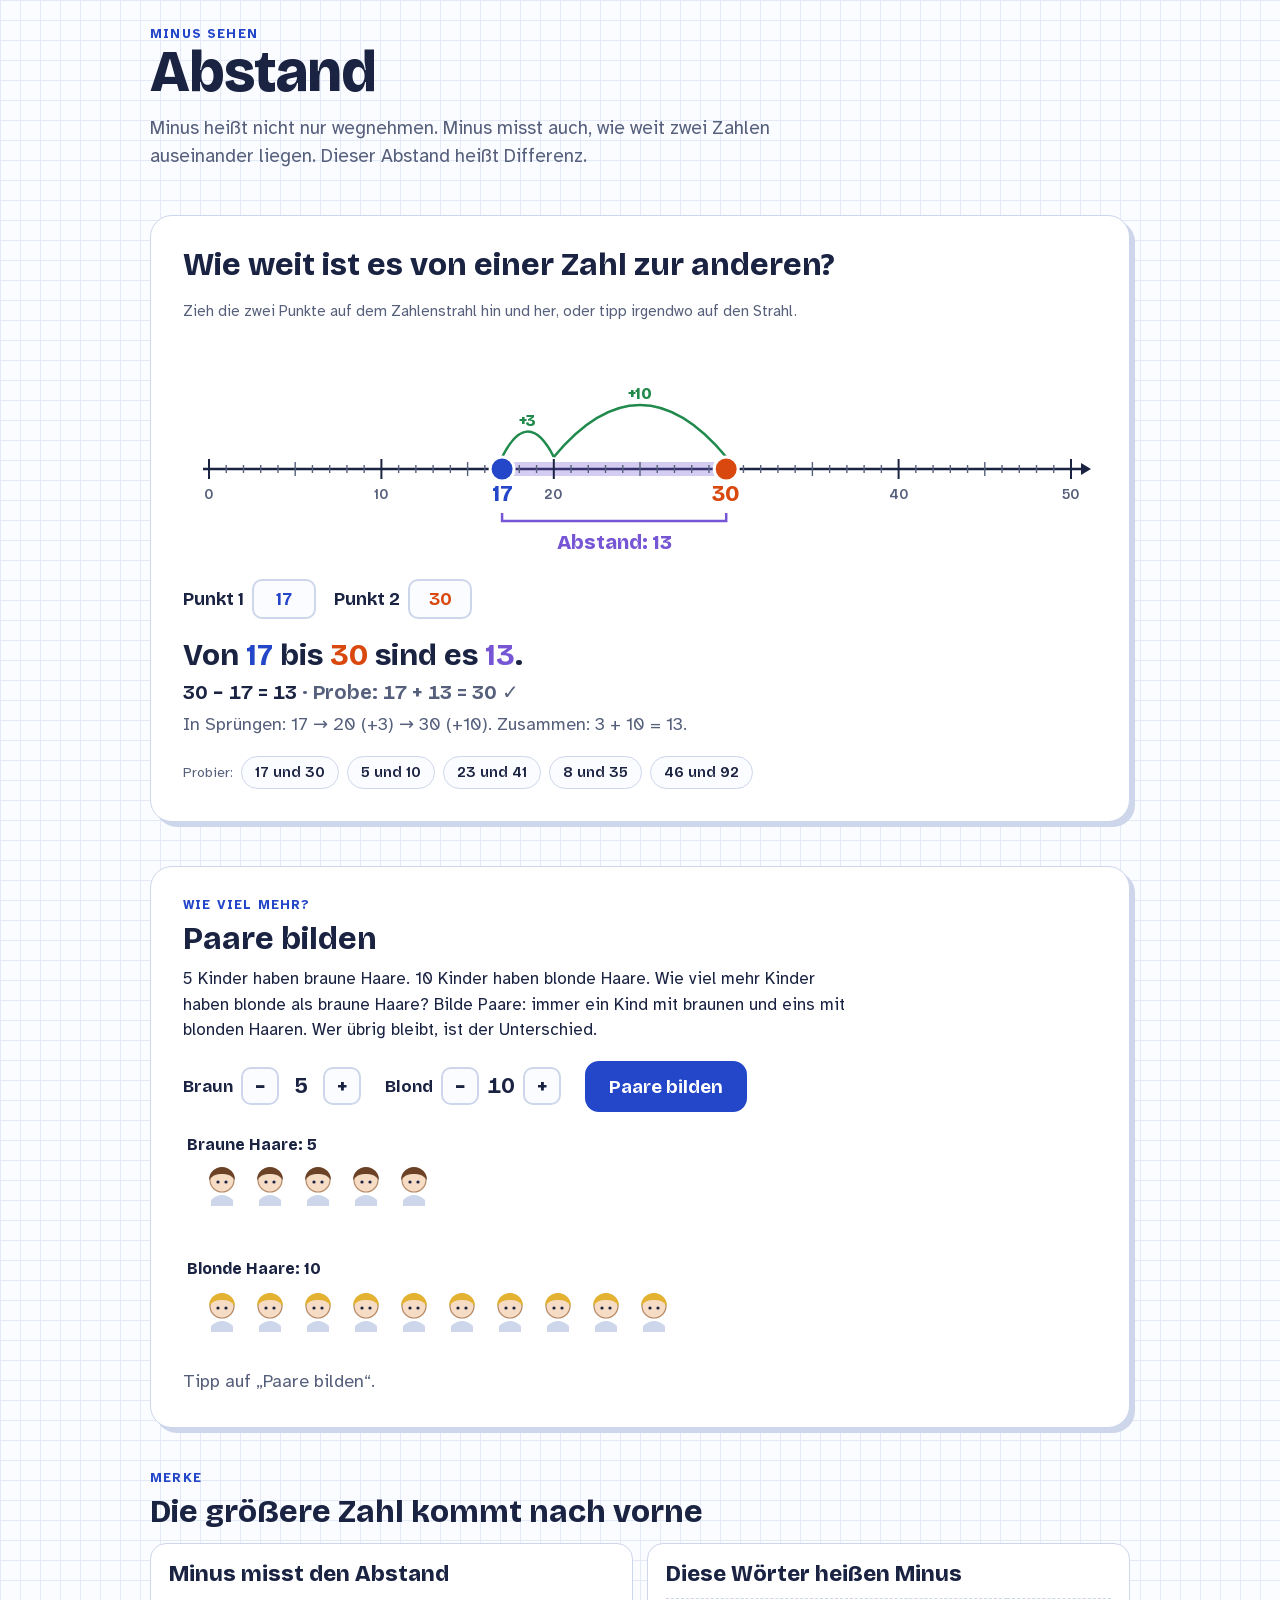
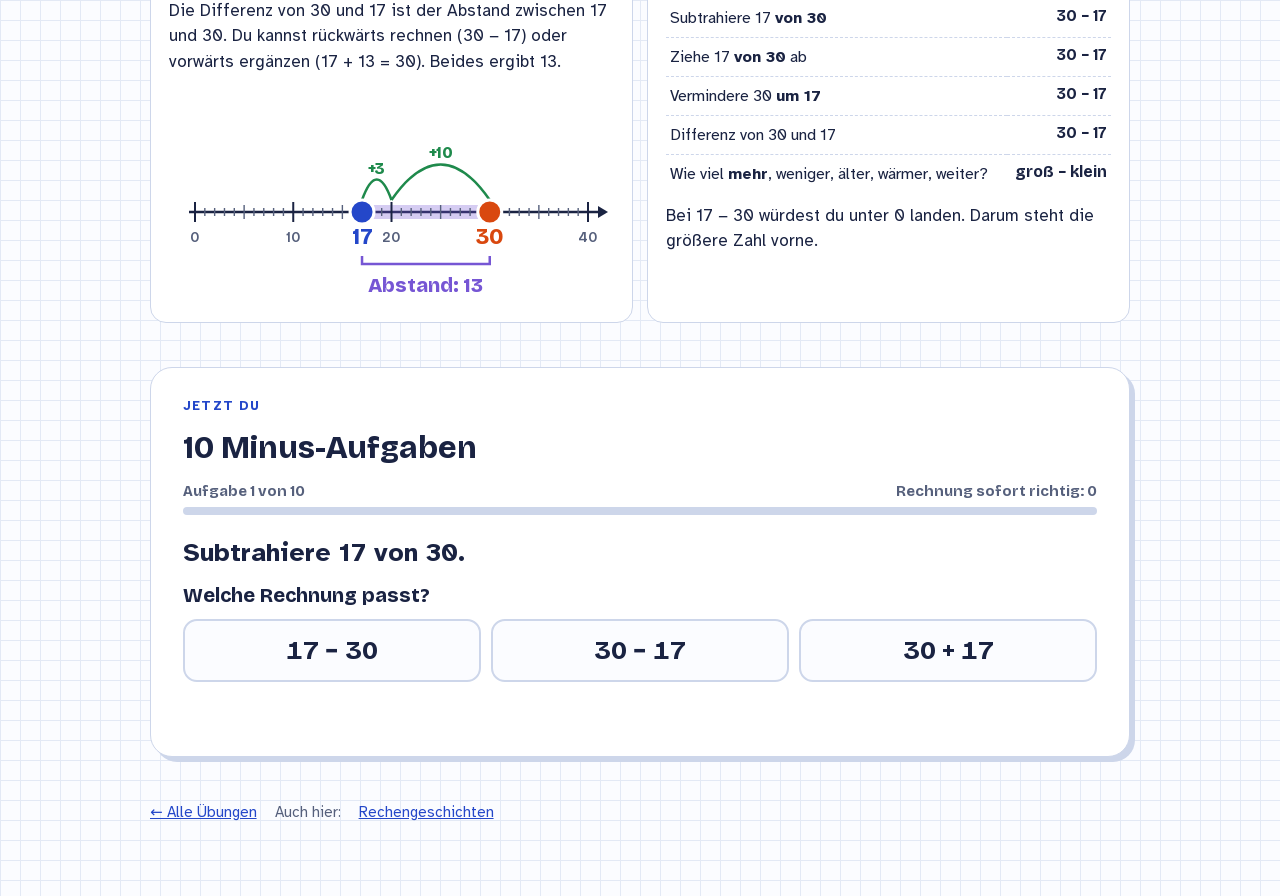
==== abstand.html @ d517502c "Neue Übung: Abstand Minus als Abstand auf dem Zahlenstrahl, Paare bilden bei „Wie viel mehr?“, Signa" ====
<!doctype html>
<html lang="de">
<head>
<meta charset="utf-8">
<meta name="viewport" content="width=device-width, initial-scale=1, viewport-fit=cover">
<title>Abstand</title>
<link rel="stylesheet" href="fonts/fonts.css">
<style>
/* Layout: same Karopapier world. Hero = draggable Zahlenstrahl (difference as distance); then pairing kids (wie viel mehr?); the rule; a 10-task round. */
:root{
  --paper:#fbfcff; --grid:#e3e9f5; --ink:#1a2342; --ink-soft:#56607c;
  --pen:#2447c9; --pen-ink:#ffffff; --card:#ffffff; --line:#cdd6ea;
  --ca:#2447c9; --cb:#d9480f; --gap:#7656d4; --jump:#1f8a4c;
  --hair-brown:#6b4226; --hair-blond:#e3b230; --face:#f6dcc4; --face-line:#b48a6a;
  --ok:#1f8a4c; --no:#c2410c;
  --display:"Bricolage Grotesque","Avenir Next","Trebuchet MS",system-ui,sans-serif;
  --body:"Atkinson Hyperlegible","Segoe UI",system-ui,sans-serif;
}
@media (prefers-color-scheme: dark){
  :root:not([data-theme="light"]){
    --paper:#17241e; --grid:#20322a; --ink:#eef4ef; --ink-soft:#a7b8ae;
    --pen:#9db8ff; --pen-ink:#0f1830; --card:#1e2f27; --line:#33493e;
    --ca:#9db8ff; --cb:#ff9a62; --gap:#b9a4ff; --jump:#5fd08d;
    --hair-brown:#a0704a; --hair-blond:#f0c955; --face:#ead0b8; --face-line:#9c7a5e;
    --ok:#5fd08d; --no:#ff9a62; color-scheme:dark;
  }
}
:root[data-theme="dark"]{
  --paper:#17241e; --grid:#20322a; --ink:#eef4ef; --ink-soft:#a7b8ae;
  --pen:#9db8ff; --pen-ink:#0f1830; --card:#1e2f27; --line:#33493e;
  --ca:#9db8ff; --cb:#ff9a62; --gap:#b9a4ff; --jump:#5fd08d;
  --hair-brown:#a0704a; --hair-blond:#f0c955; --face:#ead0b8; --face-line:#9c7a5e;
  --ok:#5fd08d; --no:#ff9a62; color-scheme:dark;
}
body{
  margin:0; background-color:var(--paper);
  background-image:linear-gradient(var(--grid) 1px,transparent 1px),linear-gradient(90deg,var(--grid) 1px,transparent 1px);
  background-size:20px 20px;
  color:var(--ink); font-family:var(--body); font-size:17px; line-height:1.5;
}
[hidden]{display:none!important}
.wrap{
  max-width:980px; margin:0 auto; display:grid; gap:44px;
  padding-block:28px 72px;
  padding-left:max(16px,env(safe-area-inset-left,0px));
  padding-right:max(16px,env(safe-area-inset-right,0px));
}
h1,h2,h3{font-family:var(--display); text-wrap:balance; margin:0; line-height:1.08}
h1{font-size:clamp(38px,7vw,58px); font-weight:800; letter-spacing:-.02em}
h2{font-size:clamp(24px,4vw,32px); font-weight:750}
h3{font-size:20px; font-weight:750}
p{margin:0}
.lede{font-size:19px; color:var(--ink-soft); max-width:52ch; margin-top:10px}
.eyebrow{font:700 13px/1 var(--body); letter-spacing:.09em; text-transform:uppercase; color:var(--pen)}
.sec-head{display:grid; gap:10px; max-width:62ch}
.card{
  background:var(--card); border:1.5px solid var(--line); border-radius:22px;
  box-shadow:5px 5px 0 var(--line); padding:clamp(18px,3.5vw,32px); min-width:0;
  display:grid; gap:18px;
}
.ca{color:var(--ca)} .cb{color:var(--cb)} .cg{color:var(--gap)}

/* number line */
.nlw{width:100%; min-width:0; touch-action:pan-y; user-select:none; -webkit-user-select:none}
.nlw.drag{cursor:grab}
.nl{display:block; width:100%; height:auto; overflow:visible}
.nl text{font-family:var(--display); text-anchor:middle}
.nl .axis{stroke:var(--ink); stroke-width:2.5}
.nl .tick{stroke:var(--ink-soft); stroke-width:1.4}
.nl .tick.maj{stroke:var(--ink); stroke-width:2}
.nl .tl{font-size:14px; font-weight:600; fill:var(--ink-soft)}
.nl .gapr{fill:color-mix(in srgb,var(--gap) 30%,transparent)}
.nl .br{fill:none; stroke:var(--gap); stroke-width:2.5}
.nl .gt{font-size:20px; font-weight:800; fill:var(--gap)}
.nl .arc{fill:none; stroke:var(--jump); stroke-width:2.5}
.nl .al{font-size:16px; font-weight:800; fill:var(--jump)}
.nl .arc.bad{stroke:var(--no); stroke-dasharray:6 5}
.nl .al.bad{fill:var(--no)}
.nl .neg{fill:color-mix(in srgb,var(--no) 13%,transparent)}
.nl .negt{font-size:15px; font-weight:700; fill:var(--no)}
.nl .mk circle{stroke:var(--card); stroke-width:3}
.nl .mk.a circle{fill:var(--ca)} .nl .mk.b circle{fill:var(--cb)} .nl .mk.x circle{fill:var(--no)}
.nl .ml{font-size:22px; font-weight:800}
.nl .ml.a{fill:var(--ca)} .nl .ml.b{fill:var(--cb)} .nl .ml.x{fill:var(--no)}
.nlw.drag .mk{cursor:grab}

.nums{display:flex; flex-wrap:wrap; gap:10px 18px; align-items:center; font:700 18px/1 var(--display)}
.nums label{display:flex; gap:8px; align-items:center}
.nums input{
  font:inherit; width:4ch; padding:7px 6px; text-align:center; color:inherit;
  background:var(--paper); border:2px solid var(--line); border-radius:10px;
}
.nums input:focus-visible{outline:3px solid var(--pen); outline-offset:1px}
#na{color:var(--ca)} #nb{color:var(--cb)}
.chips{display:flex; flex-wrap:wrap; gap:8px; align-items:center}
.chips .lbl{font-size:14px; color:var(--ink-soft)}
.chip{
  font:600 15px/1 var(--display); color:var(--ink); background:var(--paper);
  border:1.5px solid var(--line); border-radius:999px; padding:8px 13px; cursor:pointer;
}
.chip:hover{border-color:var(--pen); color:var(--pen)}
.out{display:grid; gap:6px; font-size:18px}
.out .big{font:750 clamp(22px,3.4vw,30px)/1.2 var(--display)}
.out .eq{font:700 20px/1.3 var(--display); font-variant-numeric:tabular-nums}
.out .soft{color:var(--ink-soft)}
.hint-line{color:var(--ink-soft); font-size:15px}

/* compare kids */
.cmp-ctl{display:flex; flex-wrap:wrap; gap:12px 24px; align-items:center}
.stepper{display:flex; align-items:center; gap:8px; font:700 17px/1 var(--display)}
.stepper button{
  width:38px; height:38px; border-radius:10px; border:2px solid var(--line); background:var(--paper);
  color:var(--ink); font:800 20px/1 var(--display); cursor:pointer;
}
.stepper button:hover{border-color:var(--pen)}
.stepper .v{min-width:2ch; text-align:center; font-size:22px; font-variant-numeric:tabular-nums}
.kids{display:block; width:100%; height:auto; overflow:visible}
.kids text{font-family:var(--display)}
.kids .rl{font-size:16px; font-weight:750; fill:var(--ink)}
.kids .face{fill:var(--face); stroke:var(--face-line); stroke-width:1.2}
.kids .eye{fill:var(--ink)}
.kids .body{fill:var(--line)}
.kids .hb{fill:var(--hair-brown)} .kids .hy{fill:var(--hair-blond)}
.kids .pair{stroke:var(--ink-soft); stroke-width:2.5; stroke-dasharray:5 5; animation:fadein .3s both}
.kids .left rect{fill:color-mix(in srgb,var(--gap) 16%,transparent); stroke:var(--gap); stroke-width:2.5}
.kids .left text{font-size:20px; font-weight:800; fill:var(--gap); text-anchor:middle}
@keyframes fadein{from{opacity:0}}

/* rules */
.rules{display:grid; grid-template-columns:repeat(2,minmax(0,1fr)); gap:14px; margin-top:14px}
.rule{background:var(--card); border:1.5px solid var(--line); border-radius:16px; padding:18px; display:grid; gap:10px; align-content:start; min-width:0}
.rule .verdict{font:800 22px/1.15 var(--display)}
.words{width:100%; border-collapse:collapse; font-size:16px}
.words td{padding:7px 4px; border-top:1.5px dashed var(--line); vertical-align:top}
.words td:last-child{font:700 16px/1.3 var(--display); white-space:nowrap; text-align:right}

/* trainer */
.qtop{display:flex; justify-content:space-between; gap:12px; flex-wrap:wrap; font:700 15px/1 var(--display); color:var(--ink-soft)}
.bar-p{height:8px; border-radius:99px; background:var(--line); overflow:hidden; margin-top:8px}
.bar-p i{display:block; height:100%; width:0; background:var(--pen); border-radius:99px; transition:width .3s}
.task{font-size:clamp(21px,3vw,26px); line-height:1.55; max-width:42ch; font-weight:700}
.ops{display:grid; grid-template-columns:repeat(3,minmax(0,1fr)); gap:10px}
.op{
  font:750 clamp(20px,3vw,26px)/1.2 var(--display); font-variant-numeric:tabular-nums;
  padding:14px; border-radius:14px; border:2px solid var(--line); background:var(--paper); color:var(--ink); cursor:pointer;
}
.op:hover{border-color:var(--pen)}
.op.right{border-color:var(--ok); background:color-mix(in srgb,var(--ok) 14%,var(--card)); color:var(--ok)}
.op.wrong{border-color:var(--no); color:var(--no); opacity:.7}
.op:disabled{cursor:default}
.say{font-size:19px; min-height:1.6em; max-width:62ch}
.say.ok{color:var(--ok)} .say.no{color:var(--no)}
.calc{display:flex; flex-wrap:wrap; align-items:baseline; gap:.3em; font:750 clamp(26px,5vw,40px)/1.2 var(--display); font-variant-numeric:tabular-nums}
.calc input{
  font:inherit; color:var(--pen); width:3.4ch; text-align:center; padding:0 6px;
  background:var(--paper); border:2.5px solid var(--line); border-radius:12px; outline:none;
}
.calc input:focus-visible{border-color:var(--pen)}
.probe{color:var(--ok); font-weight:700; font-size:19px; font-variant-numeric:tabular-nums}
.done{font:750 clamp(26px,5vw,38px)/1.15 var(--display)}
.stage{display:grid; gap:12px}
.controls{display:flex; flex-wrap:wrap; gap:10px; align-items:center}
.btn{
  font:700 19px/1 var(--display); border-radius:14px; padding:14px 22px; cursor:pointer;
  border:2px solid var(--pen); background:var(--pen); color:var(--pen-ink);
}
.btn:hover{filter:brightness(1.08)}
.btn.ghost{background:transparent; color:var(--pen)}
.btn:focus-visible,.chip:focus-visible,.op:focus-visible,.stepper button:focus-visible{outline:3px solid var(--pen); outline-offset:2px}

footer{color:var(--ink-soft); font-size:15px; display:flex; flex-wrap:wrap; gap:6px 18px}
footer a{color:var(--pen)}

@media (max-width:640px){
  .rules{grid-template-columns:minmax(0,1fr)}
  .ops{grid-template-columns:minmax(0,1fr)}
  .btn{font-size:17px; padding:12px 18px}
}
@media (prefers-reduced-motion:reduce){
  *{transition:none!important; animation:none!important}
}
</style>
</head>
<body>
<main class="wrap">
  <header>
    <div class="eyebrow">Minus sehen</div>
    <h1>Abstand</h1>
    <p class="lede">Minus heißt nicht nur wegnehmen. Minus misst auch, wie weit zwei Zahlen auseinander liegen. Dieser Abstand heißt Differenz.</p>
  </header>

  <section class="card" aria-labelledby="line-title">
    <h2 id="line-title">Wie weit ist es von einer Zahl zur anderen?</h2>
    <p class="hint-line">Zieh die zwei Punkte auf dem Zahlenstrahl hin und her, oder tipp irgendwo auf den Strahl.</p>
    <div class="nlw drag" id="hero-line" aria-label="Zahlenstrahl mit zwei Punkten"></div>
    <div class="nums">
      <label>Punkt 1 <input id="na" inputmode="numeric" autocomplete="off" value="17"></label>
      <label>Punkt 2 <input id="nb" inputmode="numeric" autocomplete="off" value="30"></label>
    </div>
    <div class="out" id="hero-out" aria-live="polite"></div>
    <div class="chips" id="hero-chips"><span class="lbl">Probier:</span></div>
  </section>

  <section class="card" aria-labelledby="cmp-title">
    <div class="sec-head">
      <div class="eyebrow">Wie viel mehr?</div>
      <h2 id="cmp-title">Paare bilden</h2>
      <p>5 Kinder haben braune Haare. 10 Kinder haben blonde Haare. Wie viel mehr Kinder haben blonde als braune Haare? Bilde Paare: immer ein Kind mit braunen und eins mit blonden Haaren. Wer übrig bleibt, ist der Unterschied.</p>
    </div>
    <div class="cmp-ctl">
      <div class="stepper"><span>Braun</span><button type="button" data-k="brown" data-d="-1" aria-label="ein Kind weniger mit braunen Haaren">−</button><span class="v" id="vb">5</span><button type="button" data-k="brown" data-d="1" aria-label="ein Kind mehr mit braunen Haaren">+</button></div>
      <div class="stepper"><span>Blond</span><button type="button" data-k="blond" data-d="-1" aria-label="ein Kind weniger mit blonden Haaren">−</button><span class="v" id="vy">10</span><button type="button" data-k="blond" data-d="1" aria-label="ein Kind mehr mit blonden Haaren">+</button></div>
      <button class="btn" type="button" id="pair">Paare bilden</button>
    </div>
    <div id="kids" role="img"></div>
    <div class="out" id="cmp-out" aria-live="polite"></div>
    <div class="nlw" id="cmp-line" hidden></div>
  </section>

  <section aria-labelledby="rule-title">
    <div class="sec-head">
      <div class="eyebrow">Merke</div>
      <h2 id="rule-title">Die größere Zahl kommt nach vorne</h2>
    </div>
    <div class="rules">
      <div class="rule">
        <div class="verdict">Minus misst den Abstand</div>
        <p>Die Differenz von 30 und 17 ist der Abstand zwischen 17 und 30. Du kannst rückwärts rechnen (30 − 17) oder vorwärts ergänzen (17 + 13 = 30). Beides ergibt 13.</p>
        <div class="nlw" id="rule-line" aria-hidden="true"></div>
      </div>
      <div class="rule">
        <div class="verdict">Diese Wörter heißen Minus</div>
        <table class="words">
          <tr><td>Subtrahiere 17 <b>von 30</b></td><td>30 − 17</td></tr>
          <tr><td>Ziehe 17 <b>von 30</b> ab</td><td>30 − 17</td></tr>
          <tr><td>Vermindere 30 <b>um 17</b></td><td>30 − 17</td></tr>
          <tr><td>Differenz von 30 und 17</td><td>30 − 17</td></tr>
          <tr><td>Wie viel <b>mehr</b>, weniger, älter, wärmer, weiter?</td><td>groß − klein</td></tr>
        </table>
        <p>Bei 17 − 30 würdest du unter 0 landen. Darum steht die größere Zahl vorne.</p>
      </div>
    </div>
  </section>

  <section class="card" aria-labelledby="q-title">
    <div class="eyebrow">Jetzt du</div>
    <h2 id="q-title">10 Minus-Aufgaben</h2>
    <div>
      <div class="qtop"><span id="qpos"></span><span id="qscore"></span></div>
      <div class="bar-p"><i id="qbar"></i></div>
    </div>
    <div id="qbody" class="stage"></div>
  </section>

  <footer>
    <a href="index.html">← Alle Übungen</a>
    <span>Auch hier:</span>
    <a href="rechengeschichten.html">Rechengeschichten</a>
  </footer>
</main>

<script>
(() => {
  const $ = s => document.querySelector(s);
  const reduce = matchMedia('(prefers-reduced-motion: reduce)').matches;
  const rint = (lo, hi) => lo + Math.floor(Math.random() * (hi - lo + 1));
  const shuffle = arr => { const a = arr.slice(); for (let i = a.length - 1; i > 0; i--){ const j = Math.floor(Math.random() * (i + 1)); [a[i], a[j]] = [a[j], a[i]]; } return a; };
  const clamp = (v, lo, hi) => Math.max(lo, Math.min(hi, v));

  // ---------- number line ----------
  function jumps(s, b){
    const out = []; let c = s;
    const n10 = Math.ceil(c / 10) * 10;
    if (n10 > c && n10 <= b){ out.push([c, n10]); c = n10; }
    const f10 = Math.floor(b / 10) * 10;
    if (f10 > c){ out.push([c, f10]); c = f10; }
    if (b > c) out.push([c, b]);
    return out;
  }
  const geo = (o, W) => {
    const pad = 26, y = o.jumps || o.demo ? 128 : 44;
    return {pad, y, X: v => pad + (v - o.lo) / (o.hi - o.lo) * (W - 2 * pad)};
  };
  // o: {a, b, lo, hi, gap, jumps, demo:{start, minus}}
  function lineSVG(o, W){
    W = Math.max(280, Math.round(W || 700));
    const {pad, y, X} = geo(o, W), H = y + (o.gap ? 92 : 50);
    const range = o.hi - o.lo, ppu = (W - 2 * pad) / range;
    const minor = ppu < 6 ? 5 : 1, labelEvery = ppu * 10 < 30 ? 20 : 10;
    const marks = [o.a, o.b, o.demo ? o.demo.start - o.demo.minus : null].filter(v => v != null);
    let s = '';
    if (o.lo < 0){
      s += `<rect class="neg" x="${X(o.lo)}" y="${y - 30}" width="${X(0) - X(o.lo)}" height="60" rx="8"/>`;
      s += `<text class="negt" x="${(X(o.lo) + X(0)) / 2}" y="${y + 50}">unter 0</text>`;
    }
    s += `<line class="axis" x1="${X(o.lo) - 6}" y1="${y}" x2="${X(o.hi) + 10}" y2="${y}"/>`;
    s += `<path d="M${X(o.hi) + 10} ${y - 6}l10 6l-10 6z" fill="currentColor" style="color:var(--ink)"/>`;
    if (o.gap){
      const lo = Math.min(o.a, o.b), hi = Math.max(o.a, o.b);
      if (hi > lo){
        s += `<rect class="gapr" x="${X(lo)}" y="${y - 7}" width="${X(hi) - X(lo)}" height="14" rx="3"/>`;
        s += `<path class="br" d="M${X(lo)} ${y + 44}v8H${X(hi)}v-8"/>`;
        s += `<text class="gt" x="${(X(lo) + X(hi)) / 2}" y="${y + 80}">Abstand: ${hi - lo}</text>`;
      }
    }
    for (let v = Math.ceil(o.lo / minor) * minor; v <= o.hi; v += minor){
      const maj = v % 10 === 0, mid = v % 5 === 0, h = maj ? 10 : mid ? 7 : 4;
      s += `<line class="tick${maj ? ' maj' : ''}" x1="${X(v)}" y1="${y - h}" x2="${X(v)}" y2="${y + h}"/>`;
      if (v % labelEvery === 0 && !marks.some(m => Math.abs(X(m) - X(v)) < 22)) s += `<text class="tl" x="${X(v)}" y="${y + 30}">${v}</text>`;
    }
    const arc = (from, to, label, bad) => {
      const x1 = X(from), x2 = X(to), mx = (x1 + x2) / 2, h = Math.min(54, 14 + Math.abs(x2 - x1) * 0.22);
      return `<path class="arc${bad ? ' bad' : ''}" d="M${x1} ${y - 12}Q${mx} ${y - 12 - 2 * h} ${x2} ${y - 12}"/>` +
             `<text class="al${bad ? ' bad' : ''}" x="${mx}" y="${y - 18 - h}">${label}</text>`;
    };
    if (o.jumps){
      const lo = Math.min(o.a, o.b), hi = Math.max(o.a, o.b);
      jumps(lo, hi).forEach(([f, t]) => { s += arc(f, t, `+${t - f}`); });
    }
    if (o.demo){
      const land = o.demo.start - o.demo.minus;
      s += arc(o.demo.start, land, `−${o.demo.minus}`, true);
    }
    const mk = (v, cls, label) => `<g class="mk ${cls}" data-m="${cls}"><circle cx="${X(v)}" cy="${y}" r="12"/></g><text class="ml ${cls}" x="${X(v)}" y="${y + 32}">${label}</text>`;
    if (o.a != null) s += mk(o.a, 'a', o.a);
    if (o.b != null) s += mk(o.b, 'b', o.b);
    if (o.demo) s += mk(o.demo.start - o.demo.minus, 'x', '?');
    return `<svg class="nl" viewBox="0 0 ${W} ${H}" width="${W}" height="${H}">${s}</svg>`;
  }
  const lines = [];
  function drawLine(el, opts){ el._opts = opts; el.innerHTML = lineSVG(opts, el.clientWidth); if (!lines.includes(el)) lines.push(el); }
  let rz; addEventListener('resize', () => { clearTimeout(rz); rz = setTimeout(() => { lines.forEach(el => { if (el.isConnected && !el.hidden) el.innerHTML = lineSVG(el._opts, el.clientWidth); }); drawKids(); }, 120); });
  const rangeFor = (...v) => ({lo:0, hi: Math.max(...v) <= 50 ? 50 : 100});

  // ---------- hero ----------
  const H = {a:17, b:30};
  const heroLine = $('#hero-line'), na = $('#na'), nb = $('#nb');
  function drawHero(){
    const r = rangeFor(H.a, H.b, 1);
    drawLine(heroLine, {a:H.a, b:H.b, lo:r.lo, hi:r.hi, gap:true, jumps:true});
    const lo = Math.min(H.a, H.b), hi = Math.max(H.a, H.b), d = hi - lo;
    const js = jumps(lo, hi);
    const cl = v => v === H.a ? 'ca' : 'cb';
    let h = `<p class="big">Von <span class="${cl(lo)}">${lo}</span> bis <span class="${cl(hi)}">${hi}</span> sind es <span class="cg">${d}</span>.</p>`;
    if (d > 0){
      h += `<p class="eq">${hi} − ${lo} = ${d}<span class="soft"> · Probe: ${lo} + ${d} = ${hi} ✓</span></p>`;
      if (js.length > 1) h += `<p class="soft">In Sprüngen: ${lo} ${js.map(([f, t]) => `→ ${t} (+${t - f})`).join(' ')}. Zusammen: ${js.map(([f, t]) => t - f).join(' + ')} = ${d}.</p>`;
    } else h += `<p class="soft">Beide Punkte liegen aufeinander. Der Abstand ist 0.</p>`;
    $('#hero-out').innerHTML = h;
  }
  function setHero(a, b){ H.a = clamp(a, 0, 100); H.b = clamp(b, 0, 100); na.value = H.a; nb.value = H.b; drawHero(); }
  [['17 und 30', 17, 30], ['5 und 10', 5, 10], ['23 und 41', 23, 41], ['8 und 35', 8, 35], ['46 und 92', 46, 92]].forEach(([t, a, b]) => {
    const c = document.createElement('button'); c.type = 'button'; c.className = 'chip'; c.textContent = t;
    c.addEventListener('click', () => setHero(a, b)); $('#hero-chips').appendChild(c);
  });
  [na, nb].forEach(el => el.addEventListener('input', () => {
    el.value = el.value.replace(/\D/g, '').slice(0, 3);
    const a = parseInt(na.value, 10), b = parseInt(nb.value, 10);
    if (!isNaN(a) && !isNaN(b)){ H.a = clamp(a, 0, 100); H.b = clamp(b, 0, 100); drawHero(); }
  }));
  let dragging = null;
  function valueAt(clientX){
    const r = rangeFor(H.a, H.b, 1), rect = heroLine.getBoundingClientRect();
    const W = Math.max(280, Math.round(heroLine.clientWidth)), {pad} = geo({jumps:true}, W);
    const px = (clientX - rect.left) * (W / rect.width);
    return clamp(Math.round(r.lo + (px - pad) / (W - 2 * pad) * (r.hi - r.lo)), r.lo, r.hi);
  }
  heroLine.addEventListener('pointerdown', e => {
    const v = valueAt(e.clientX);
    dragging = Math.abs(v - H.a) <= Math.abs(v - H.b) ? 'a' : 'b';
    heroLine.setPointerCapture(e.pointerId);
    H[dragging] = v; na.value = H.a; nb.value = H.b; drawHero();
  });
  heroLine.addEventListener('pointermove', e => {
    if (!dragging) return;
    const v = valueAt(e.clientX);
    if (v !== H[dragging]){ H[dragging] = v; na.value = H.a; nb.value = H.b; drawHero(); }
  });
  const stop = () => { dragging = null; };
  heroLine.addEventListener('pointerup', stop); heroLine.addEventListener('pointercancel', stop);

  // ---------- compare kids ----------
  const C = {brown:5, blond:10, paired:false};
  const kidsEl = $('#kids');
  function kid(x, y, hair){
    return `<g transform="translate(${x} ${y})"><path class="body" d="M-11 26q11-10 22 0v6h-22z"/><circle class="face" r="12" cy="6"/>` +
      `<path class="${hair}" d="M-13 6A13 13 0 0 1 13 6Q8 -1 0 0Q-8 -1 -13 6z"/><circle class="eye" cx="-4" cy="8" r="1.6"/><circle class="eye" cx="4" cy="8" r="1.6"/></g>`;
  }
  function drawKids(){
    const W = Math.max(280, Math.round(kidsEl.clientWidth || 700));
    const n = Math.max(C.brown, C.blond, 1);
    const sp = clamp((W - 30) / n, 24, 48), x0 = 15 + sp / 2;
    const y1 = 44, y2 = 170, Ht = y2 + 50;
    const X = i => x0 + i * sp;
    let s = `<text class="rl" x="4" y="20">Braune Haare: ${C.brown}</text><text class="rl" x="4" y="${y2 - 26}">Blonde Haare: ${C.blond}</text>`;
    const m = Math.min(C.brown, C.blond);
    if (C.paired){
      for (let i = 0; i < m; i++) s += `<line class="pair" x1="${X(i)}" y1="${y1 + 36}" x2="${X(i)}" y2="${y2 - 8}" style="animation-delay:${reduce ? 0 : i * 90}ms"/>`;
      const d = Math.abs(C.brown - C.blond);
      if (d > 0){
        const top = C.brown > C.blond, yy = top ? y1 - 6 : y2 - 6;
        s += `<g class="left"><rect x="${X(m) - sp / 2 + 2}" y="${yy - 4}" width="${d * sp - 4}" height="48" rx="10"/>` +
             `<text x="${(X(m) + X(m + d - 1)) / 2}" y="${(y1 + y2) / 2 + 14}">${d} mehr</text></g>`;
      }
    }
    for (let i = 0; i < C.brown; i++) s += kid(X(i), y1, 'hb');
    for (let i = 0; i < C.blond; i++) s += kid(X(i), y2, 'hy');
    kidsEl.innerHTML = `<svg class="kids" viewBox="0 0 ${W} ${Ht}" width="${W}" height="${Ht}">${s}</svg>`;
    kidsEl.setAttribute('aria-label', `${C.brown} Kinder mit braunen und ${C.blond} Kinder mit blonden Haaren`);
  }
  function drawCompare(){
    $('#vb').textContent = C.brown; $('#vy').textContent = C.blond;
    drawKids();
    const out = $('#cmp-out'), line = $('#cmp-line');
    if (!C.paired){ out.innerHTML = `<p class="soft">Tipp auf „Paare bilden“.</p>`; line.hidden = true; return; }
    const big = Math.max(C.brown, C.blond), small = Math.min(C.brown, C.blond), d = big - small;
    const more = C.blond > C.brown ? 'blonde' : 'braune', less = C.blond > C.brown ? 'braune' : 'blonde';
    out.innerHTML = d === 0
      ? `<p class="big">Alle haben einen Partner. Es gibt keinen Unterschied.</p><p class="eq">${big} − ${small} = 0</p>`
      : `<p class="big"><span class="cg">${d}</span> ${d === 1 ? 'Kind bleibt' : 'Kinder bleiben'} übrig. So viel mehr Kinder haben ${more} als ${less} Haare.</p>
         <p class="eq">${big} − ${small} = ${d}<span class="soft"> · Probe: ${small} + ${d} = ${big} ✓</span></p>
         <p class="soft">Auf dem Zahlenstrahl ist es derselbe Abstand: von ${small} bis ${big}.</p>`;
    line.hidden = false;
    drawLine(line, {a:small, b:big, lo:0, hi:20, gap:true});
  }
  document.querySelectorAll('.stepper button').forEach(b => b.addEventListener('click', () => {
    C[b.dataset.k] = clamp(C[b.dataset.k] + +b.dataset.d, 0, 15); drawCompare();
  }));
  $('#pair').addEventListener('click', () => { C.paired = true; drawCompare(); });

  // ---------- trainer ----------
  const T = [
    {text:'Subtrahiere {S} von {B}.', gen:() => [17, 30], fixed:true,
     key:'„von {B}“ heißt: Du startest bei {B} und ziehst {S} ab.'},
    {text:'{S} Kinder haben braune Haare. {B} Kinder haben blonde Haare. Wie viel mehr Kinder haben blonde als braune Haare?', gen:() => [5, 10], fixed:true,
     key:'Wie viel mehr? Das ist der Unterschied: die größere Zahl minus die kleinere.'},
    {text:'Ziehe {S} von {B} ab.', gen:() => { const s = rint(6, 45); return [s, s + rint(5, 40)]; },
     key:'„von {B}“ heißt: Du startest bei {B}.'},
    {text:'Vermindere {B} um {S}.', gen:() => { const s = rint(6, 45); return [s, s + rint(5, 40)]; },
     key:'„Vermindere {B}“ heißt: {B} wird kleiner, und zwar um {S}.'},
    {text:'Bilde die Differenz von {B} und {S}.', gen:() => { const s = rint(6, 45); return [s, s + rint(5, 40)]; },
     key:'Die Differenz ist der Abstand. Die größere Zahl kommt nach vorne.'},
    {text:'Um wie viel ist {S} kleiner als {B}?', gen:() => { const s = rint(6, 45); return [s, s + rint(5, 40)]; },
     key:'Um wie viel kleiner? Das ist der Abstand zwischen den Zahlen.'},
    {text:'Lena ist {S} Jahre alt. Ihre Oma ist {B} Jahre alt. Wie viel älter ist die Oma?', gen:() => [rint(8, 13), rint(58, 86)],
     key:'Wie viel älter? Das ist der Abstand zwischen den beiden Altern.'},
    {text:'Morgens zeigt das Thermometer {S} Grad. Mittags sind es {B} Grad. Um wie viel Grad ist es wärmer geworden?', gen:() => { const s = rint(2, 14); return [s, s + rint(4, 16)]; },
     key:'Wie viel wärmer? Das ist der Abstand zwischen den Temperaturen.'},
    {text:'Ein Zug fährt von Kilometer {S} bis Kilometer {B}. Wie viele Kilometer fährt er?', gen:() => { const s = rint(12, 50); return [s, s + rint(15, 45)]; },
     key:'Die Strecke ist der Abstand zwischen den zwei Kilometer-Schildern.'},
    {text:'Lisa hat {B} Sticker. Ben hat {S} Sticker. Wie viele Sticker hat Ben weniger als Lisa?', gen:() => { const s = rint(9, 40); return [s, s + rint(5, 35)]; },
     key:'Wie viele weniger? Das ist der Unterschied: die größere Zahl minus die kleinere.'},
    {text:'Auf dem Zahlenstrahl sitzt ein Käfer bei {B} und eine Ameise bei {S}. Wie weit sind die beiden voneinander entfernt?', gen:() => { const s = rint(4, 40); return [s, s + rint(8, 45)]; },
     key:'Wie weit entfernt? Das ist der Abstand auf dem Zahlenstrahl.'}
  ];
  const ROUND = 10;
  let R = null, S = null;
  const fillT = (str, s, b) => str.replace(/\{S\}/g, s).replace(/\{B\}/g, b);

  function newRound(){
    const fixed = T.filter(t => t.fixed), rest = shuffle(T.filter(t => !t.fixed)).slice(0, ROUND - fixed.length);
    R = {tasks:[...fixed, ...rest].map(t => { const [s, b] = t.gen(); return {t, s, b, firstOk:false}; }), i:0};
    startTask();
  }
  function startTask(){
    const k = R.tasks[R.i];
    S = {...k, step:1, opFirst:null, ops: shuffle([
      {t:`${k.b} − ${k.s}`, ok:true}, {t:`${k.s} − ${k.b}`, why:'rev'}, {t:`${k.b} + ${k.s}`, why:'plus'}
    ])};
    render();
  }
  function render(){
    const k = S;
    let h = `<p class="task">${fillT(k.t.text, k.s, k.b)}</p>`;
    h += `<h3>Welche Rechnung passt?</h3><div class="ops">${k.ops.map((o, i) =>
      `<button type="button" class="op${o.state ? ' ' + o.state : ''}" data-i="${i}"${k.step > 1 ? ' disabled' : ''}>${o.t}</button>`).join('')}</div>`;
    h += `<p class="say ${k.opCls || ''}" aria-live="polite">${k.opMsg || ''}</p>`;
    if (k.demo) h += `<div class="nlw" id="demo-line"></div>`;
    if (k.step >= 2){
      h += `<div class="calc"><span>${k.b} − ${k.s} =</span><input id="ain" inputmode="numeric" autocomplete="off" aria-label="Ergebnis"${k.step === 3 ? ` disabled value="${k.b - k.s}"` : ''}></div>`;
      if (k.step === 2) h += `<div class="controls"><button class="btn" id="acheck" type="button">Prüfen</button><button class="btn ghost" id="atip" type="button">Zahlenstrahl zeigen</button></div>`;
      h += `<p class="say ${k.aCls || ''}" id="asay" aria-live="polite">${k.aMsg || ''}</p>`;
      h += `<div class="nlw" id="tip-line"${k.showTip || k.step === 3 ? '' : ' hidden'}></div>`;
    }
    if (k.step === 3){
      h += `<p class="probe">Probe: ${k.s} + ${k.b - k.s} = ${k.b} ✓</p>`;
      h += `<div class="controls"><button class="btn" id="next" type="button">${R.i + 1 < ROUND ? 'Nächste Aufgabe' : 'Fertig'}</button></div>`;
    }
    $('#qbody').innerHTML = h;
    const r = rangeFor(k.b);
    if (k.demo){ const lo = Math.floor((k.s - k.b) / 10) * 10; drawLine($('#demo-line'), {a:null, b:null, lo, hi:Math.ceil(k.b / 10) * 10 + 10, demo:{start:k.s, minus:k.b}}); }
    const tl = $('#tip-line'); if (tl && !tl.hidden) drawLine(tl, {a:k.s, b:k.b, lo:r.lo, hi:r.hi, gap:true, jumps:true});
    wire(); top();
  }
  function top(){
    $('#qpos').textContent = `Aufgabe ${Math.min(R.i + 1, ROUND)} von ${ROUND}`;
    $('#qscore').textContent = `Rechnung sofort richtig: ${R.tasks.filter(x => x.firstOk).length}`;
    $('#qbar').style.width = `${(R.i + (S && S.step === 3 ? 1 : 0)) / ROUND * 100}%`;
  }
  function wire(){
    document.querySelectorAll('#qbody .op').forEach(b => b.addEventListener('click', () => {
      if (S.step !== 1) return;
      const o = S.ops[+b.dataset.i], key = fillT(S.t.key, S.s, S.b);
      if (S.opFirst === null){ S.opFirst = !!o.ok; R.tasks[R.i].firstOk = !!o.ok; }
      if (o.ok){
        o.state = 'right'; S.step = 2; S.demo = false; S.opCls = 'ok'; S.opMsg = `Genau! ${key}`;
        render(); const ain = $('#ain'); if (ain) ain.focus({preventScroll:true});
      } else {
        o.state = 'wrong'; S.opCls = 'no';
        if (o.why === 'rev'){ S.demo = true; S.opMsg = `Schau: Bei ${S.s} − ${S.b} startest du bei ${S.s} und gehst ${S.b} zurück. Dann landest du unter 0. ${key}`; }
        else { S.demo = false; S.opMsg = `Plus macht es größer. Gefragt ist aber der Unterschied. ${key}`; }
        render();
      }
    }));
    const ac = $('#acheck');
    if (ac){
      const ain = $('#ain');
      ac.addEventListener('click', check);
      ain.addEventListener('keydown', e => { if (e.key === 'Enter') check(); });
      ain.addEventListener('input', () => { ain.value = ain.value.replace(/\D/g, '').slice(0, 4); });
      $('#atip').addEventListener('click', () => { S.showTip = true; const tl = $('#tip-line'); tl.hidden = false; const r = rangeFor(S.b); drawLine(tl, {a:S.s, b:S.b, lo:r.lo, hi:r.hi, gap:true, jumps:true}); });
    }
    const nx = $('#next');
    if (nx) nx.addEventListener('click', () => { R.i++; R.i < ROUND ? startTask() : finish(); });
  }
  function check(){
    const ain = $('#ain'), v = parseInt(ain.value, 10), say = $('#asay');
    if (isNaN(v)){ say.className = 'say no'; say.textContent = 'Schreib zuerst dein Ergebnis ins Kästchen.'; return; }
    if (v === S.b - S.s){
      S.step = 3; S.aCls = 'ok'; S.aMsg = 'Richtig!'; render();
      const nx = $('#next'); if (nx) nx.focus({preventScroll:true});
    } else {
      S.aCls = 'no'; S.aMsg = `Noch nicht. Probe: ${S.s} + ${v} = ${S.s + v}, nicht ${S.b}. Tipp auf „Zahlenstrahl zeigen“.`;
      say.className = 'say no'; say.textContent = S.aMsg; ain.select();
    }
  }
  function finish(){
    const ok = R.tasks.filter(x => x.firstOk).length;
    $('#qbody').innerHTML = `<p class="done">Geschafft! Bei ${ok} von ${ROUND} Aufgaben war die Rechnung sofort richtig.</p>
      <div class="controls"><button class="btn" id="again" type="button">Neue Runde</button></div>`;
    $('#qpos').textContent = `${ROUND} von ${ROUND}`; $('#qbar').style.width = '100%';
    $('#again').addEventListener('click', newRound);
  }

  // ---------- start ----------
  drawHero();
  drawCompare();
  drawLine($('#rule-line'), {a:17, b:30, lo:0, hi:40, gap:true, jumps:true});
  newRound();
})();
</script>
</body>
</html>
---- fonts/fonts.css ----
/* Schriften lokal eingebunden (keine Verbindung zu Google). Lizenz: SIL Open Font License 1.1, siehe OFL-*.txt */
@font-face{font-family:"Atkinson Hyperlegible";font-style:normal;font-weight:400;font-display:swap;src:url(atkinson-400.woff2) format("woff2")}
@font-face{font-family:"Atkinson Hyperlegible";font-style:normal;font-weight:700;font-display:swap;src:url(atkinson-700.woff2) format("woff2")}
@font-face{font-family:"Bricolage Grotesque";font-style:normal;font-weight:500 800;font-display:swap;src:url(bricolage.woff2) format("woff2")}
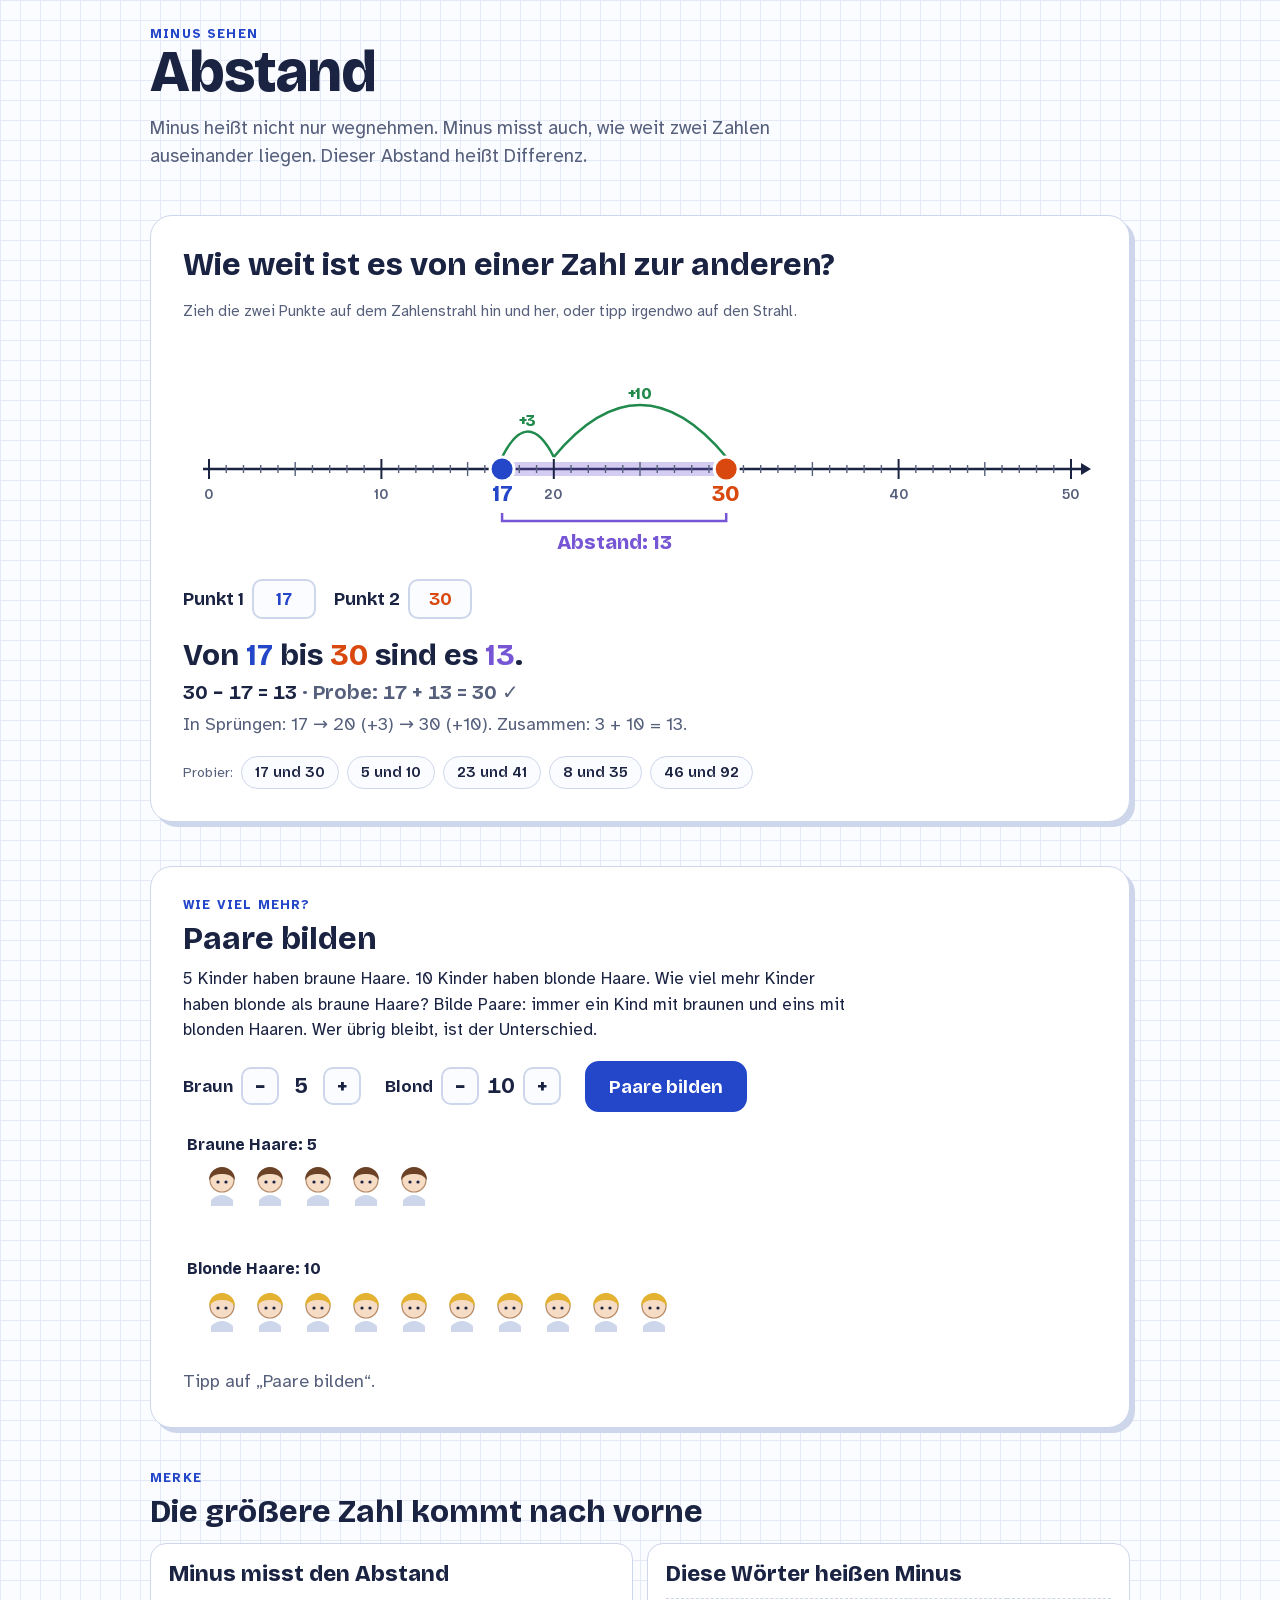
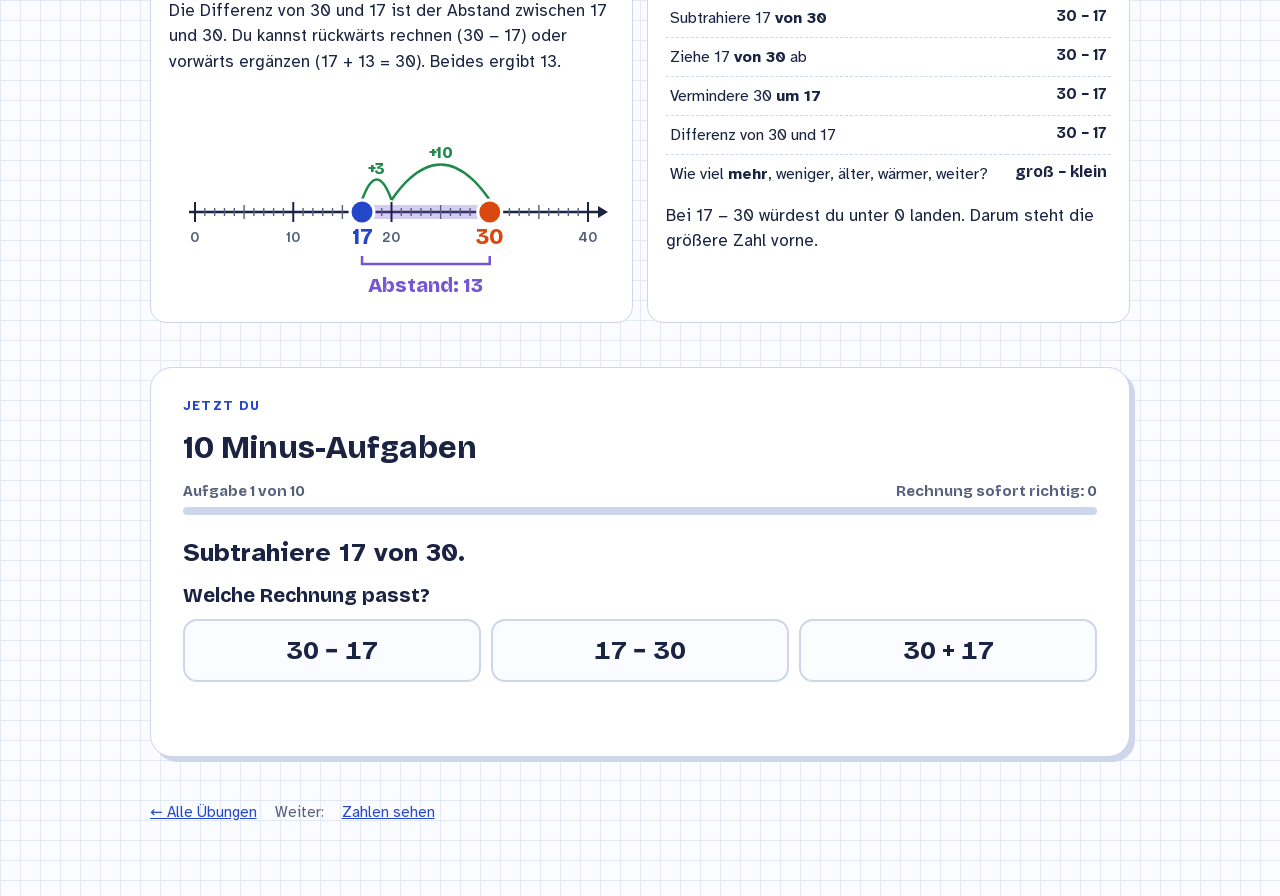
==== commit 37a42bb3: "Übungen in sinnvoller Reihenfolge Erst Minus (Abstand), dann Teilen (Zahlen sehen, Nullen-Paare), zu" ====
--- a/abstand.html
+++ b/abstand.html
@@ -254,8 +254,8 @@
 
   <footer>
     <a href="index.html">← Alle Übungen</a>
-    <span>Auch hier:</span>
-    <a href="rechengeschichten.html">Rechengeschichten</a>
+    <span>Weiter:</span>
+    <a href="zahlen-sehen.html">Zahlen sehen</a>
   </footer>
 </main>
 
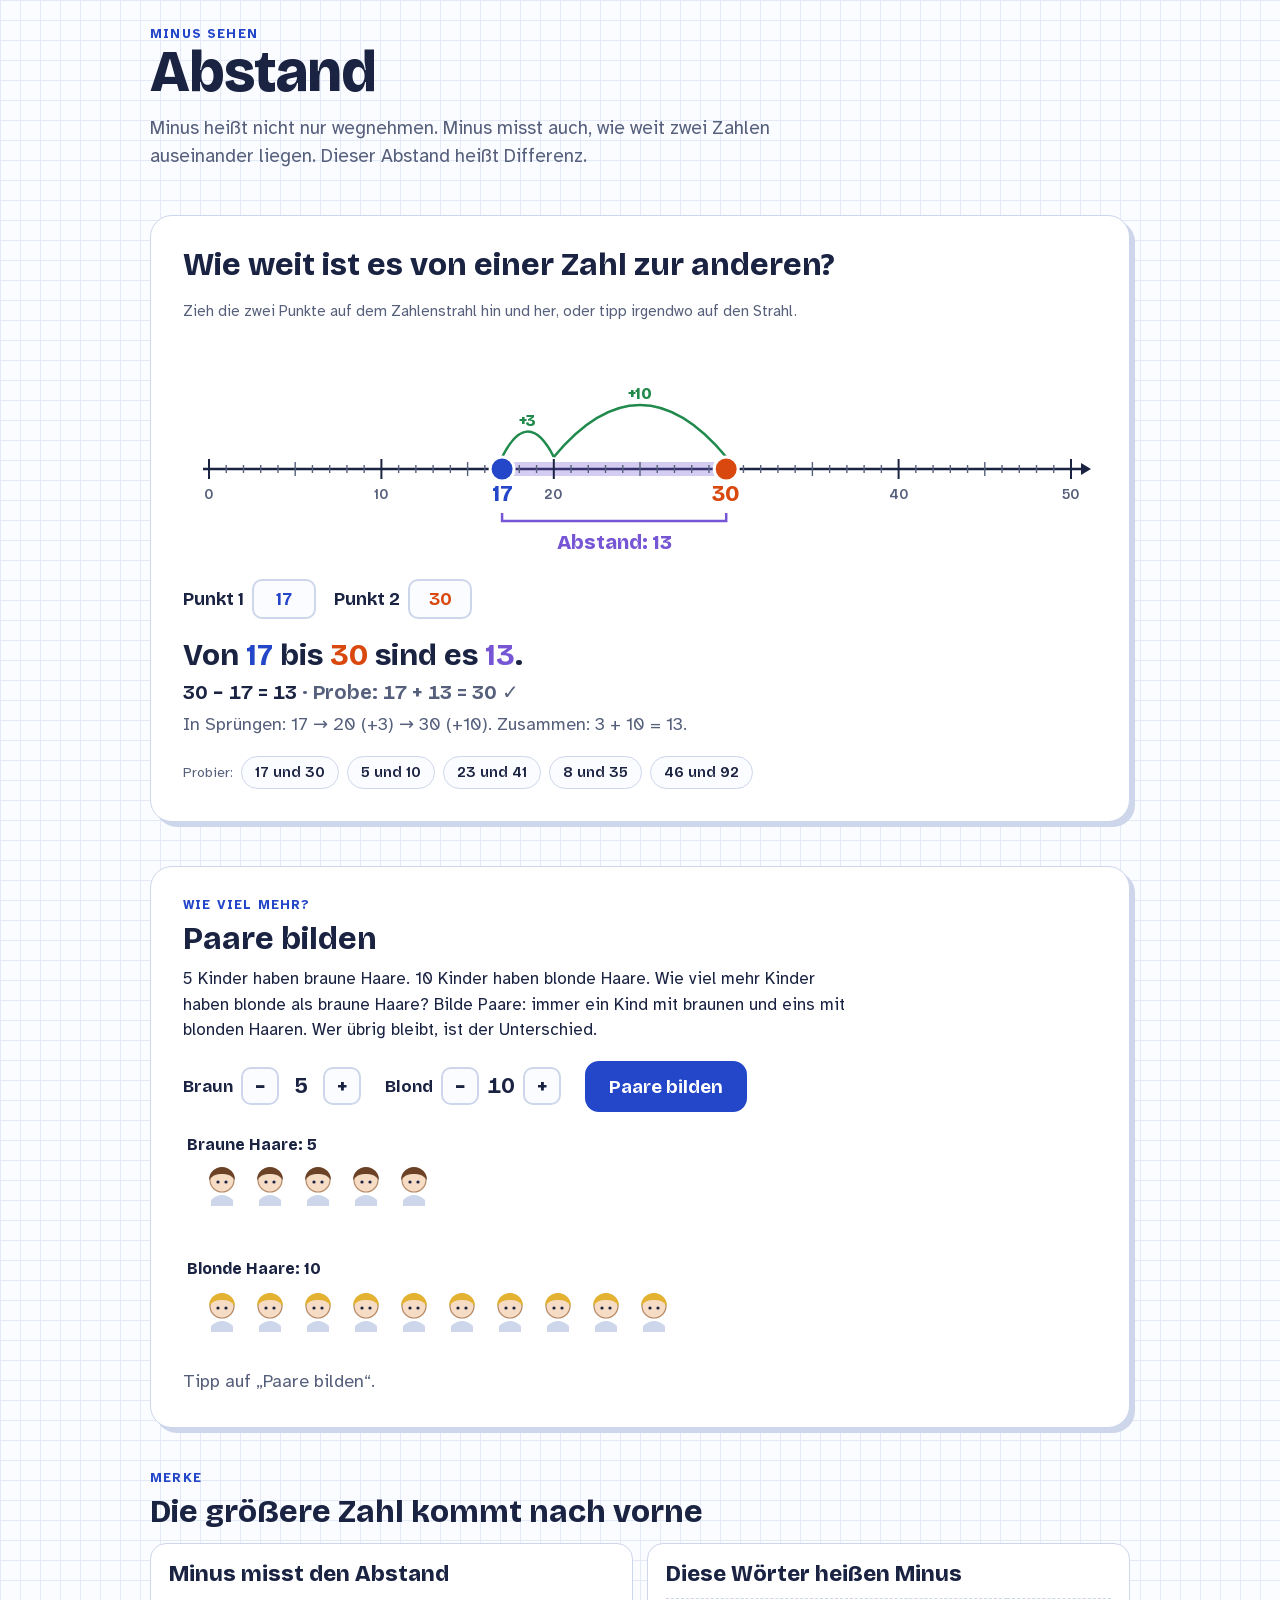
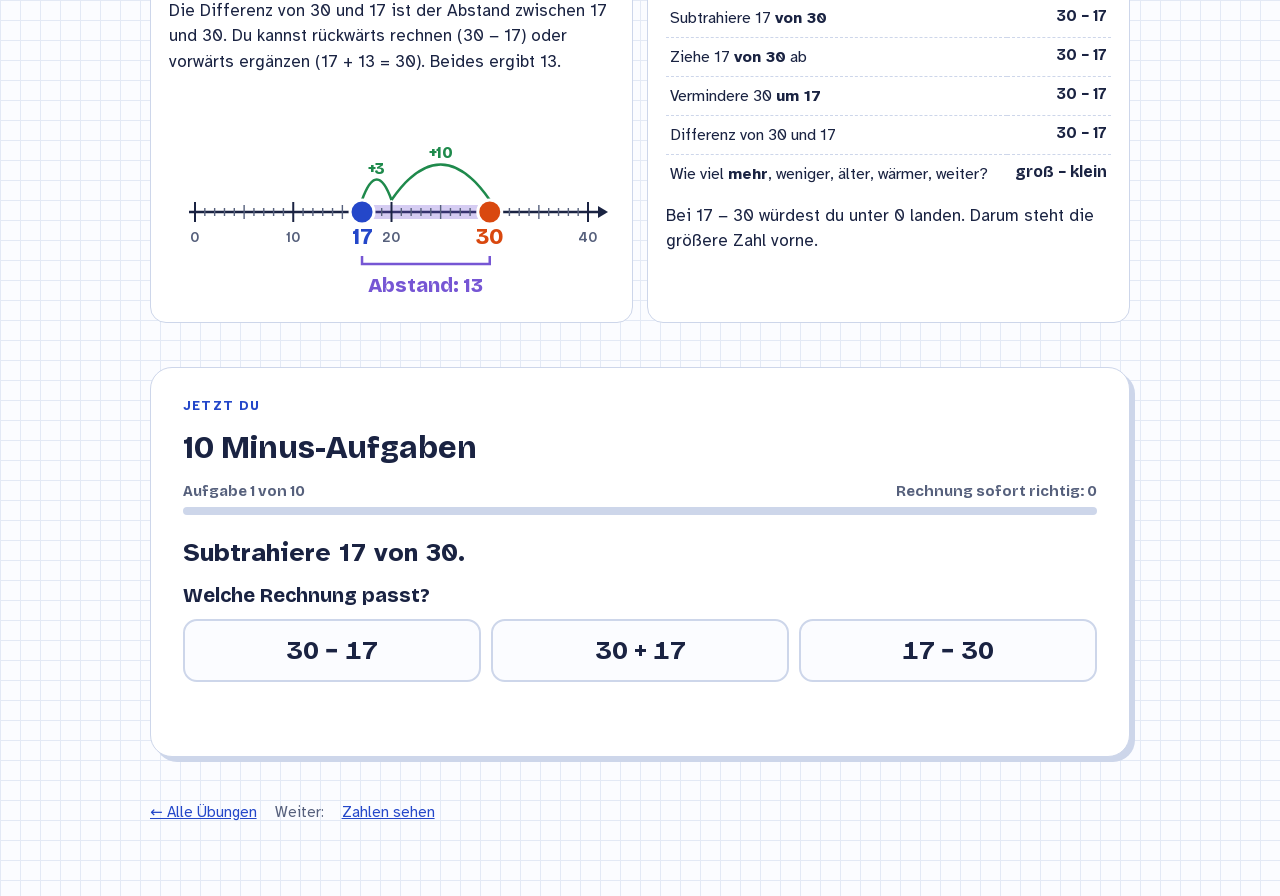
==== commit 29e61fa7: "Pulsierender Knopf für den nächsten Schritt Co-Authored-By: Claude Opus 5.5 <noreply@anthropic.com> " ====
--- a/abstand.html
+++ b/abstand.html
@@ -160,6 +160,9 @@
 .done{font:750 clamp(26px,5vw,38px)/1.15 var(--display)}
 .stage{display:grid; gap:12px}
 .controls{display:flex; flex-wrap:wrap; gap:10px; align-items:center}
+/* Pulsing ring on the button that reveals the next step. */
+.nudge:not(:disabled){animation:nudge 1.8s ease-out infinite}
+@keyframes nudge{0%{box-shadow:0 0 0 0 color-mix(in srgb,var(--pen) 55%,transparent)}70%,100%{box-shadow:0 0 0 12px color-mix(in srgb,var(--pen) 0%,transparent)}}
 .btn{
   font:700 19px/1 var(--display); border-radius:14px; padding:14px 22px; cursor:pointer;
   border:2px solid var(--pen); background:var(--pen); color:var(--pen-ink);
@@ -410,6 +413,7 @@
   }
   function drawCompare(){
     $('#vb').textContent = C.brown; $('#vy').textContent = C.blond;
+    $('#pair').classList.toggle('nudge', !C.paired);
     drawKids();
     const out = $('#cmp-out'), line = $('#cmp-line');
     if (!C.paired){ out.innerHTML = `<p class="soft">Tipp auf „Paare bilden“.</p>`; line.hidden = true; return; }
